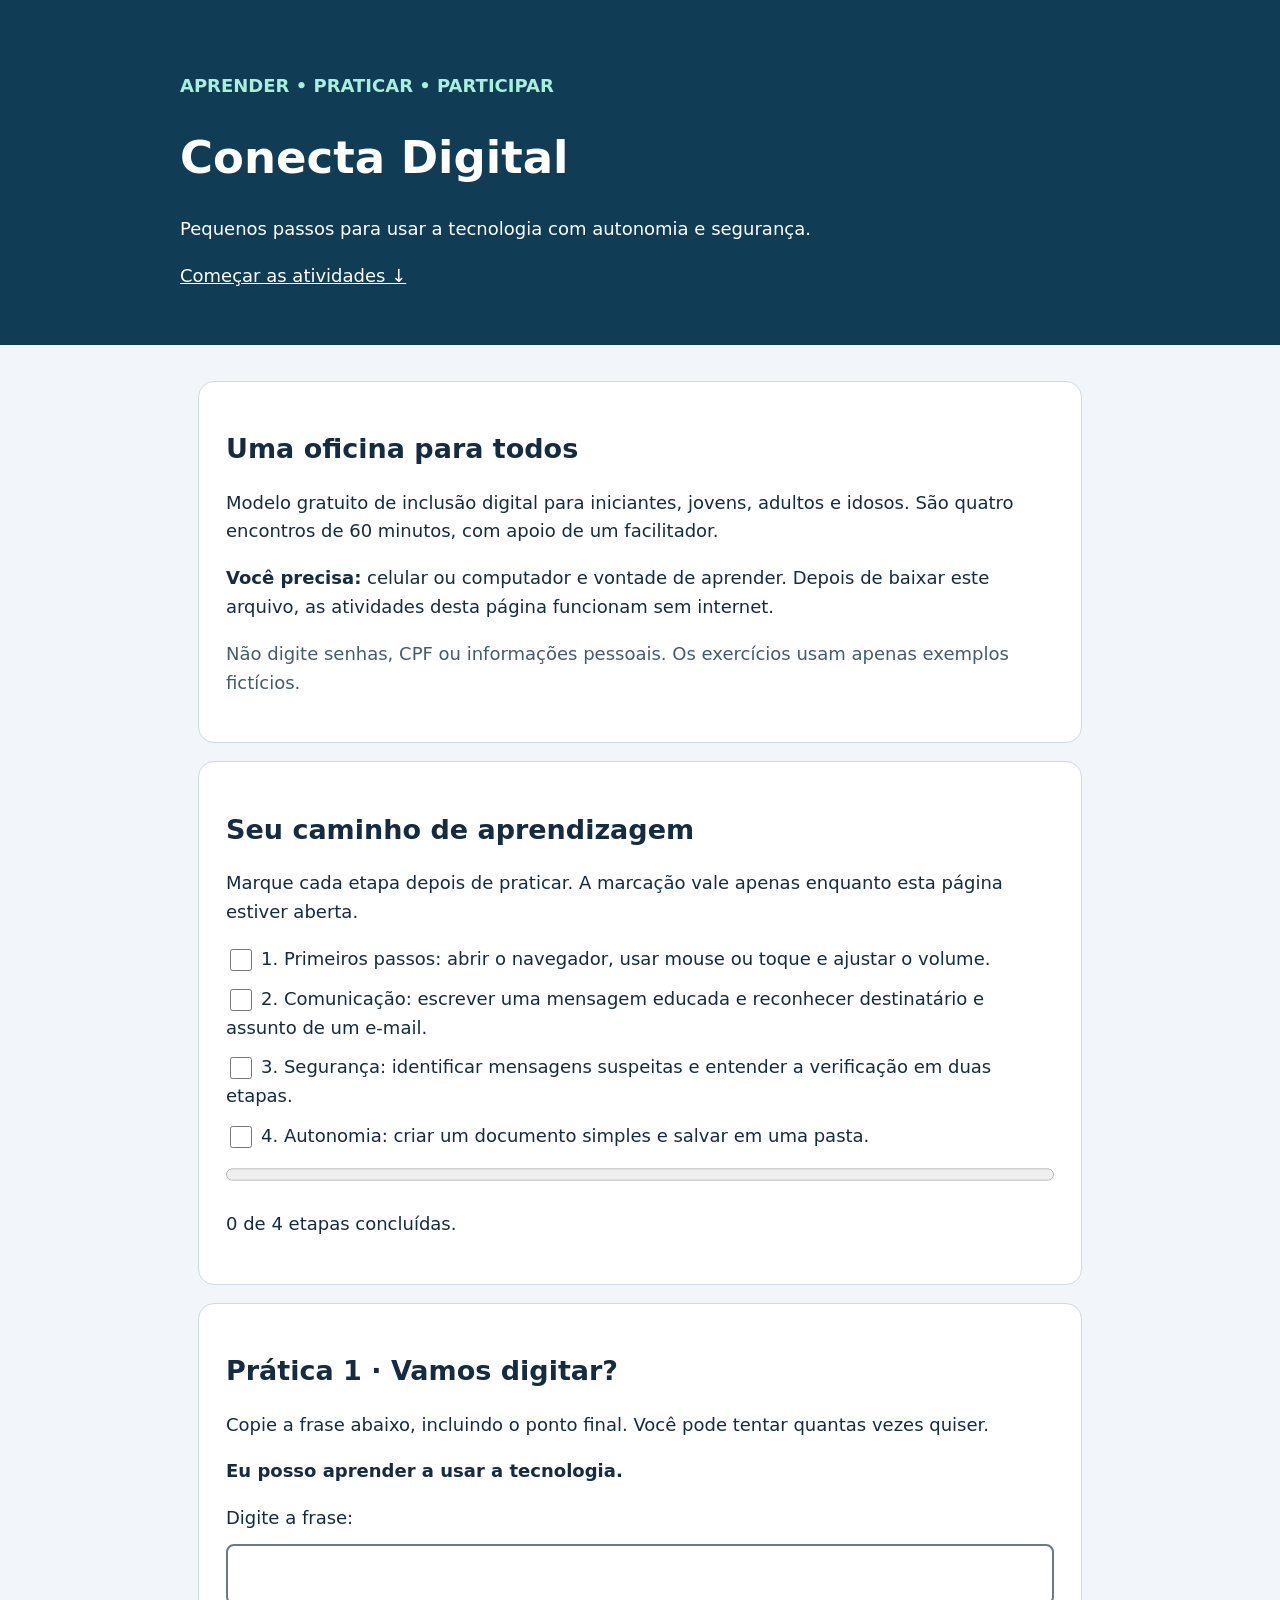
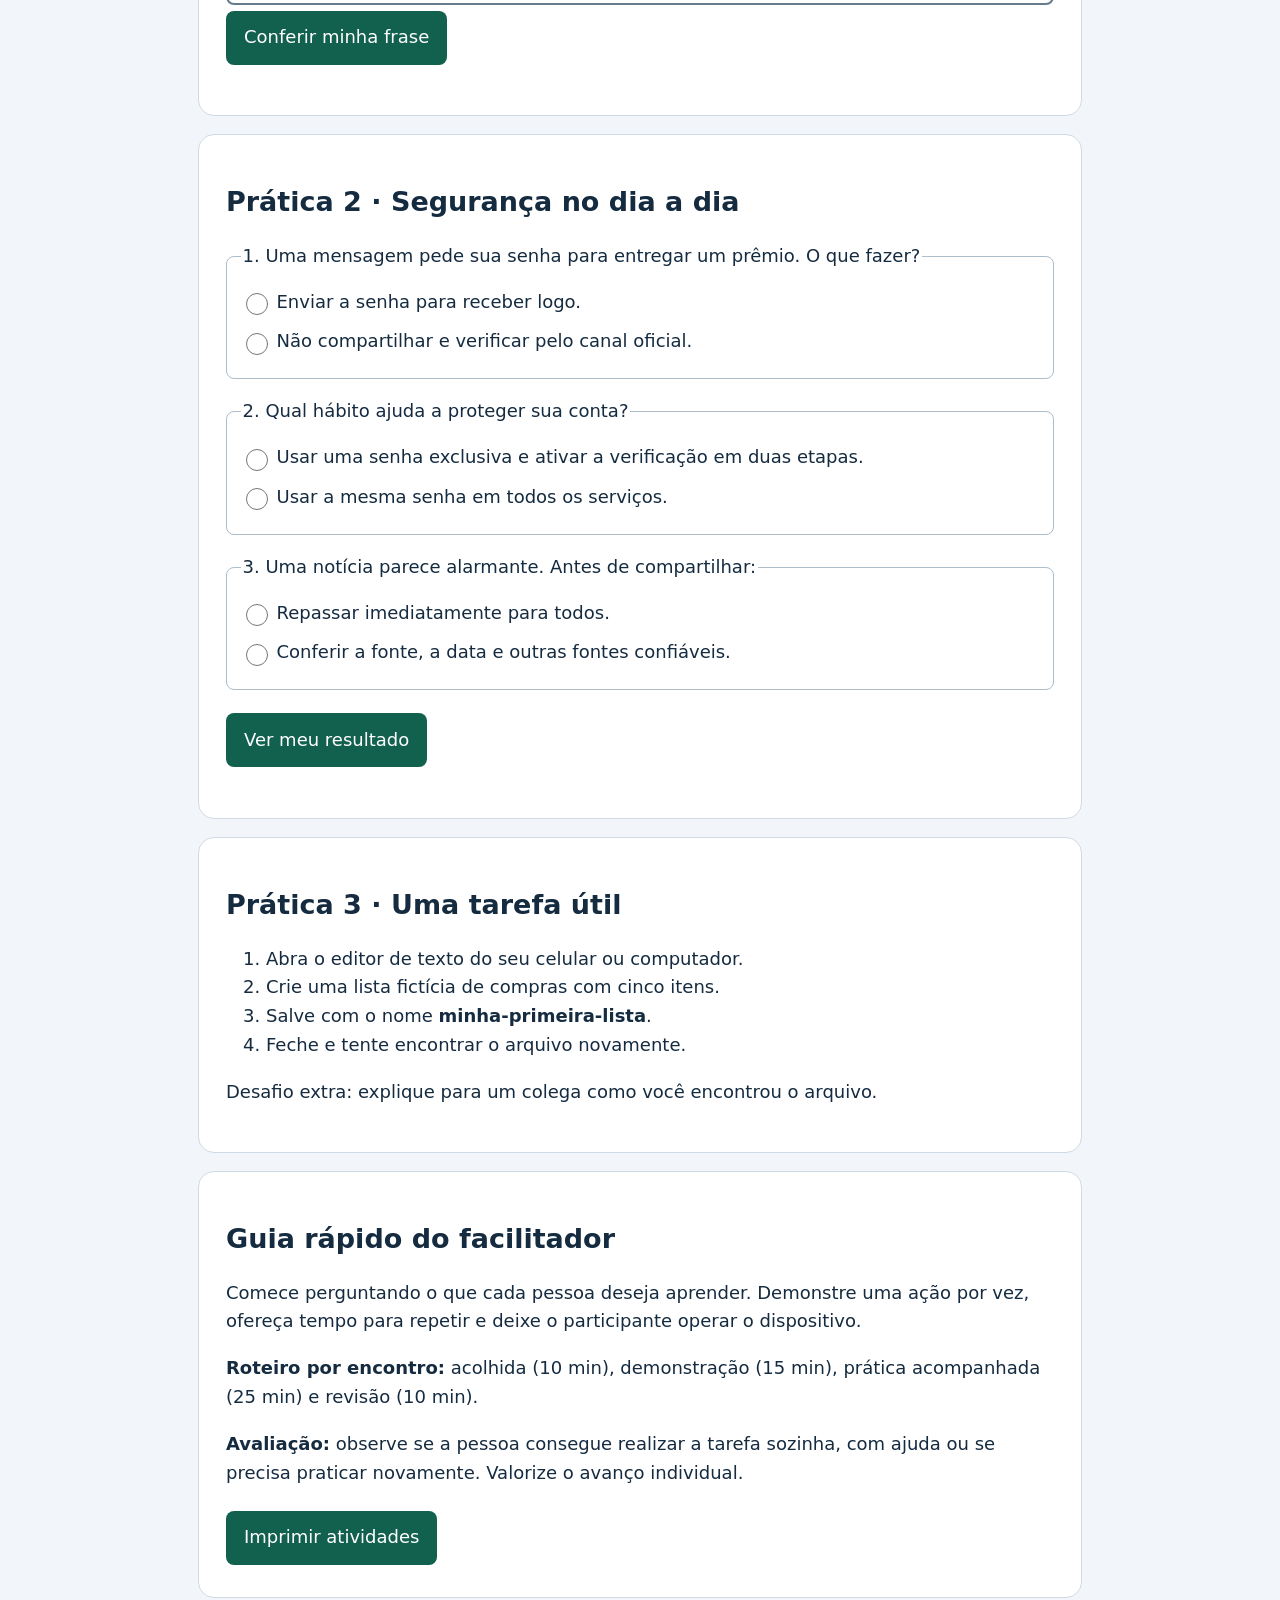
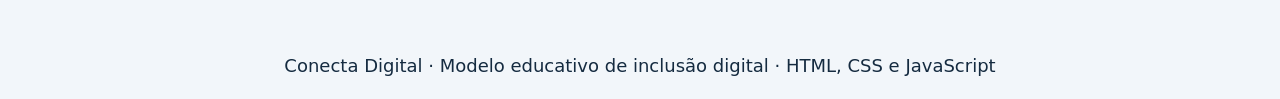
==== index.html @ a030c12b "Cria Conecta Digital com atividades práticas acessíveis Modelo simples em HTML, CSS e JavaScript, se" ====
<!doctype html>
<html lang="pt-BR">
<head>
<meta charset="utf-8">
<meta name="viewport" content="width=device-width, initial-scale=1">
<title>Conecta Digital — primeiros passos</title>
<style>
:root{font:18px/1.6 system-ui,sans-serif;color:#152b40;background:#f2f6fa}
*{box-sizing:border-box}body{margin:0}header{background:#113c55;color:white;padding:3rem 1rem}main,header>div{max-width:920px;margin:auto}main{padding:1rem}h1{line-height:1.2;font-size:2.5rem}h2{line-height:1.3}section{background:white;border:1px solid #cfdae4;border-radius:16px;padding:1.5rem;margin:1rem 0}button{font:inherit;cursor:pointer;background:#12614f;color:white;border:0;border-radius:8px;padding:.7rem 1rem;margin:.3rem 0}button:hover{background:#084839}button:focus-visible,a:focus-visible,input:focus-visible{outline:3px solid #bf6700;outline-offset:4px}input[type=text]{width:100%;font:inherit;padding:.8rem;border:2px solid #677b8a;border-radius:8px}label{display:block;margin:.6rem 0}input[type=checkbox],input[type=radio]{width:22px;height:22px;vertical-align:middle;margin-right:.5rem}fieldset{border:1px solid #aebdca;border-radius:8px;margin:1rem 0}progress{width:100%;height:25px}a{color:#135d8d}header a{color:white}.tag{color:#a9efdc;font-weight:bold}.hint{color:#445c6b}footer{padding:1rem;text-align:center}.skip{position:absolute;left:-9999px}.skip:focus{left:1rem;top:1rem;background:white;color:#152b40;padding:1rem}@media print{button,.skip{display:none}header{color:black;background:white}section{break-inside:avoid}}
</style>
</head>
<body>
<a class="skip" href="#conteudo">Pular para o conteúdo</a>
<header><div><p class="tag">APRENDER • PRATICAR • PARTICIPAR</p><h1>Conecta Digital</h1><p>Pequenos passos para usar a tecnologia com autonomia e segurança.</p><a href="#oficinas">Começar as atividades ↓</a></div></header>
<main id="conteudo">
<section><h2>Uma oficina para todos</h2><p>Modelo gratuito de inclusão digital para iniciantes, jovens, adultos e idosos. São quatro encontros de 60 minutos, com apoio de um facilitador.</p><p><strong>Você precisa:</strong> celular ou computador e vontade de aprender. Depois de baixar este arquivo, as atividades desta página funcionam sem internet.</p><p class="hint">Não digite senhas, CPF ou informações pessoais. Os exercícios usam apenas exemplos fictícios.</p></section>
<section id="oficinas"><h2>Seu caminho de aprendizagem</h2><p>Marque cada etapa depois de praticar. A marcação vale apenas enquanto esta página estiver aberta.</p>
<label><input type="checkbox" class="etapa">1. Primeiros passos: abrir o navegador, usar mouse ou toque e ajustar o volume.</label>
<label><input type="checkbox" class="etapa">2. Comunicação: escrever uma mensagem educada e reconhecer destinatário e assunto de um e-mail.</label>
<label><input type="checkbox" class="etapa">3. Segurança: identificar mensagens suspeitas e entender a verificação em duas etapas.</label>
<label><input type="checkbox" class="etapa">4. Autonomia: criar um documento simples e salvar em uma pasta.</label>
<progress id="barra" value="0" max="4" aria-label="Etapas concluídas"></progress><p id="progresso" role="status">0 de 4 etapas concluídas.</p>
</section>
<section><h2>Prática 1 · Vamos digitar?</h2><p>Copie a frase abaixo, incluindo o ponto final. Você pode tentar quantas vezes quiser.</p><p><strong id="frase">Eu posso aprender a usar a tecnologia.</strong></p><label for="digitacao">Digite a frase:</label><input id="digitacao" type="text" autocomplete="off" spellcheck="false" aria-describedby="resultadoTexto"><button id="conferir" type="button">Conferir minha frase</button><p id="resultadoTexto" role="status"></p></section>
<section><h2>Prática 2 · Segurança no dia a dia</h2><form id="quiz">
<fieldset><legend>1. Uma mensagem pede sua senha para entregar um prêmio. O que fazer?</legend><label><input type="radio" name="q1" value="errado" required>Enviar a senha para receber logo.</label><label><input type="radio" name="q1" value="certo">Não compartilhar e verificar pelo canal oficial.</label></fieldset>
<fieldset><legend>2. Qual hábito ajuda a proteger sua conta?</legend><label><input type="radio" name="q2" value="certo" required>Usar uma senha exclusiva e ativar a verificação em duas etapas.</label><label><input type="radio" name="q2" value="errado">Usar a mesma senha em todos os serviços.</label></fieldset>
<fieldset><legend>3. Uma notícia parece alarmante. Antes de compartilhar:</legend><label><input type="radio" name="q3" value="errado" required>Repassar imediatamente para todos.</label><label><input type="radio" name="q3" value="certo">Conferir a fonte, a data e outras fontes confiáveis.</label></fieldset>
<button type="submit">Ver meu resultado</button><p id="resultadoQuiz" role="status"></p></form></section>
<section><h2>Prática 3 · Uma tarefa útil</h2><ol><li>Abra o editor de texto do seu celular ou computador.</li><li>Crie uma lista fictícia de compras com cinco itens.</li><li>Salve com o nome <strong>minha-primeira-lista</strong>.</li><li>Feche e tente encontrar o arquivo novamente.</li></ol><p>Desafio extra: explique para um colega como você encontrou o arquivo.</p></section>
<section><h2>Guia rápido do facilitador</h2><p>Comece perguntando o que cada pessoa deseja aprender. Demonstre uma ação por vez, ofereça tempo para repetir e deixe o participante operar o dispositivo.</p><p><strong>Roteiro por encontro:</strong> acolhida (10 min), demonstração (15 min), prática acompanhada (25 min) e revisão (10 min).</p><p><strong>Avaliação:</strong> observe se a pessoa consegue realizar a tarefa sozinha, com ajuda ou se precisa praticar novamente. Valorize o avanço individual.</p><button id="imprimir" type="button">Imprimir atividades</button></section>
</main><footer>Conecta Digital · Modelo educativo de inclusão digital · HTML, CSS e JavaScript</footer>
<script>
const etapas = document.querySelectorAll('.etapa');
etapas.forEach(etapa => etapa.addEventListener('change', () => {
  const total = [...etapas].filter(item => item.checked).length;
  document.getElementById('barra').value = total;
  document.getElementById('progresso').textContent = total + ' de 4 etapas concluídas.' + (total === 4 ? ' Parabéns pela dedicação!' : '');
}));
document.getElementById('conferir').addEventListener('click', () => {
  const texto = document.getElementById('digitacao').value.trim();
  const modelo = document.getElementById('frase').textContent;
  document.getElementById('resultadoTexto').textContent = texto === modelo
    ? 'Muito bem! Você digitou a frase corretamente.'
    : 'Continue praticando. Confira letras maiúsculas, espaços e o ponto final.';
});
document.getElementById('quiz').addEventListener('submit', evento => {
  evento.preventDefault();
  const respostas = new FormData(evento.currentTarget);
  const acertos = ['q1', 'q2', 'q3'].filter(nome => respostas.get(nome) === 'certo').length;
  document.getElementById('resultadoQuiz').textContent = 'Você acertou ' + acertos + ' de 3. ' +
    'Lembrete: nunca compartilhe senhas; use senhas exclusivas e verificação em duas etapas; confira fonte e data antes de compartilhar notícias. Você pode revisar e tentar novamente.';
});
document.getElementById('imprimir').addEventListener('click', () => window.print());
</script>
</body>
</html>
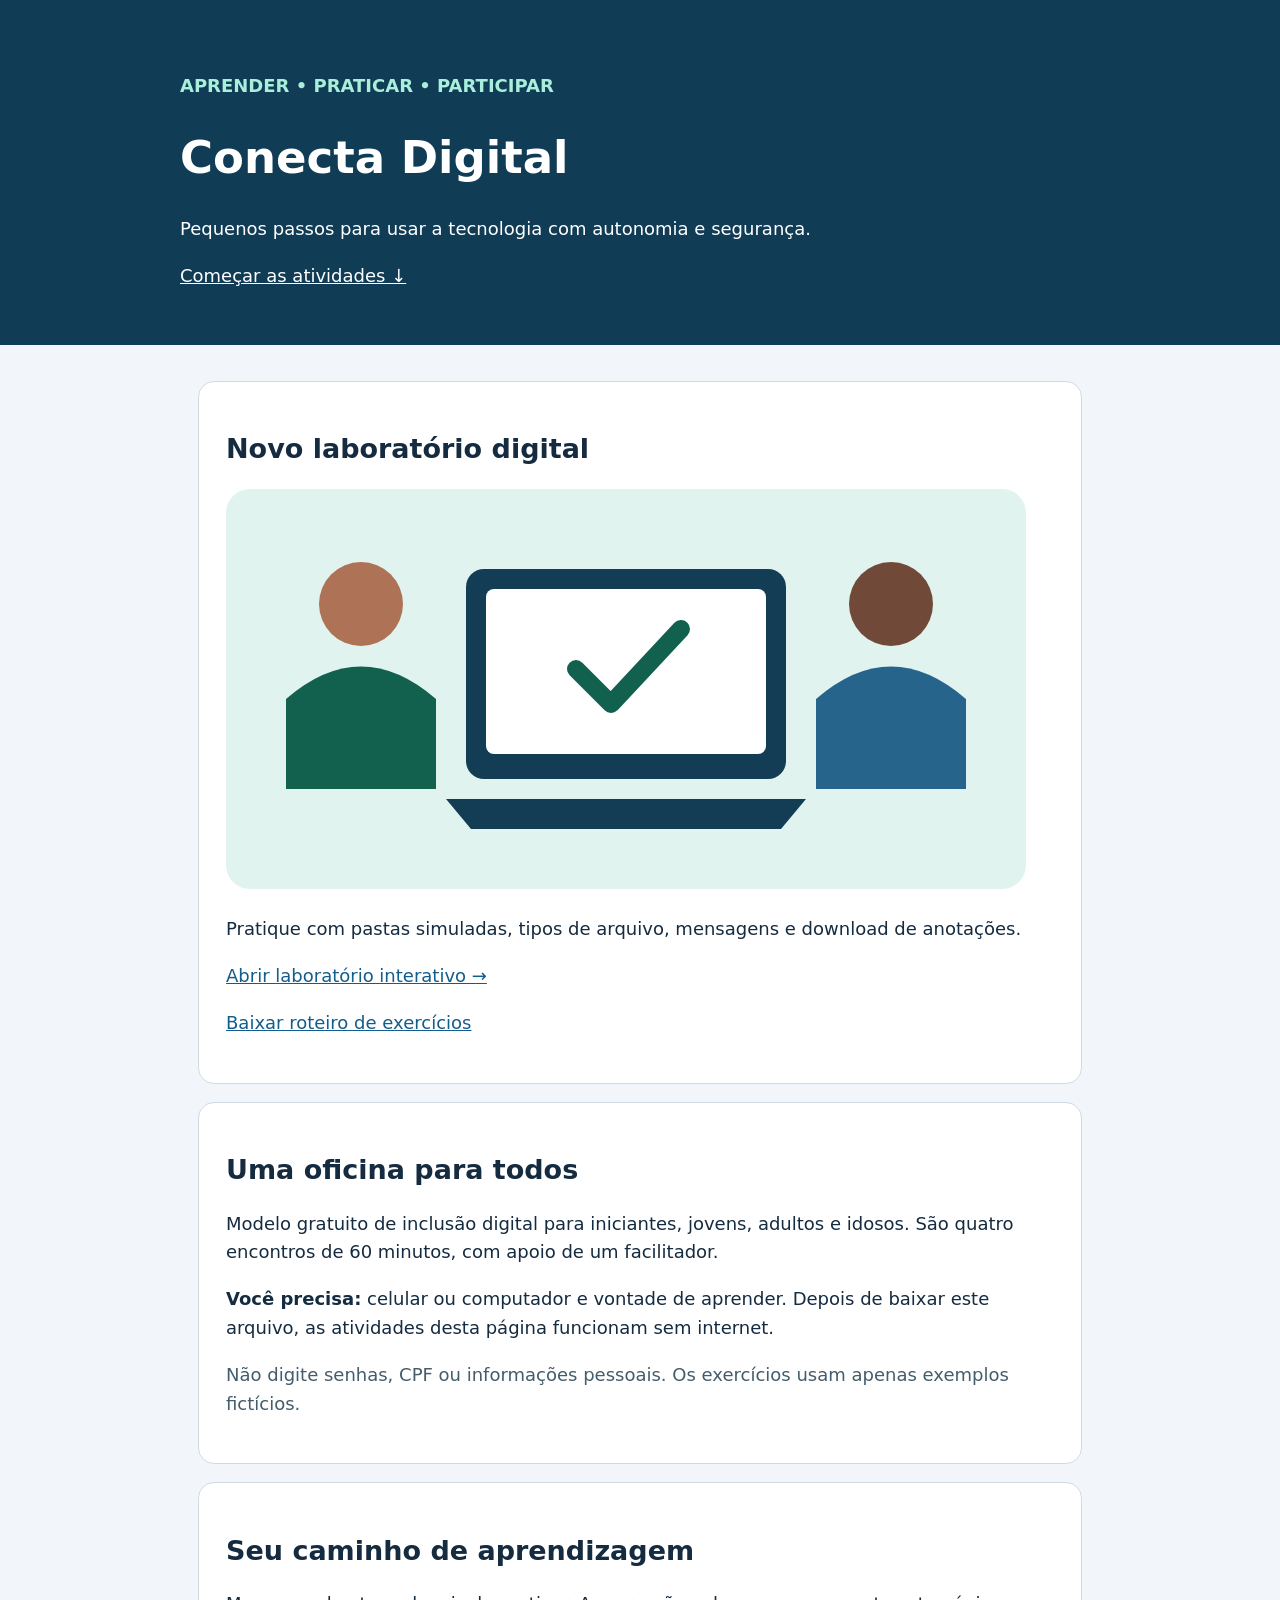
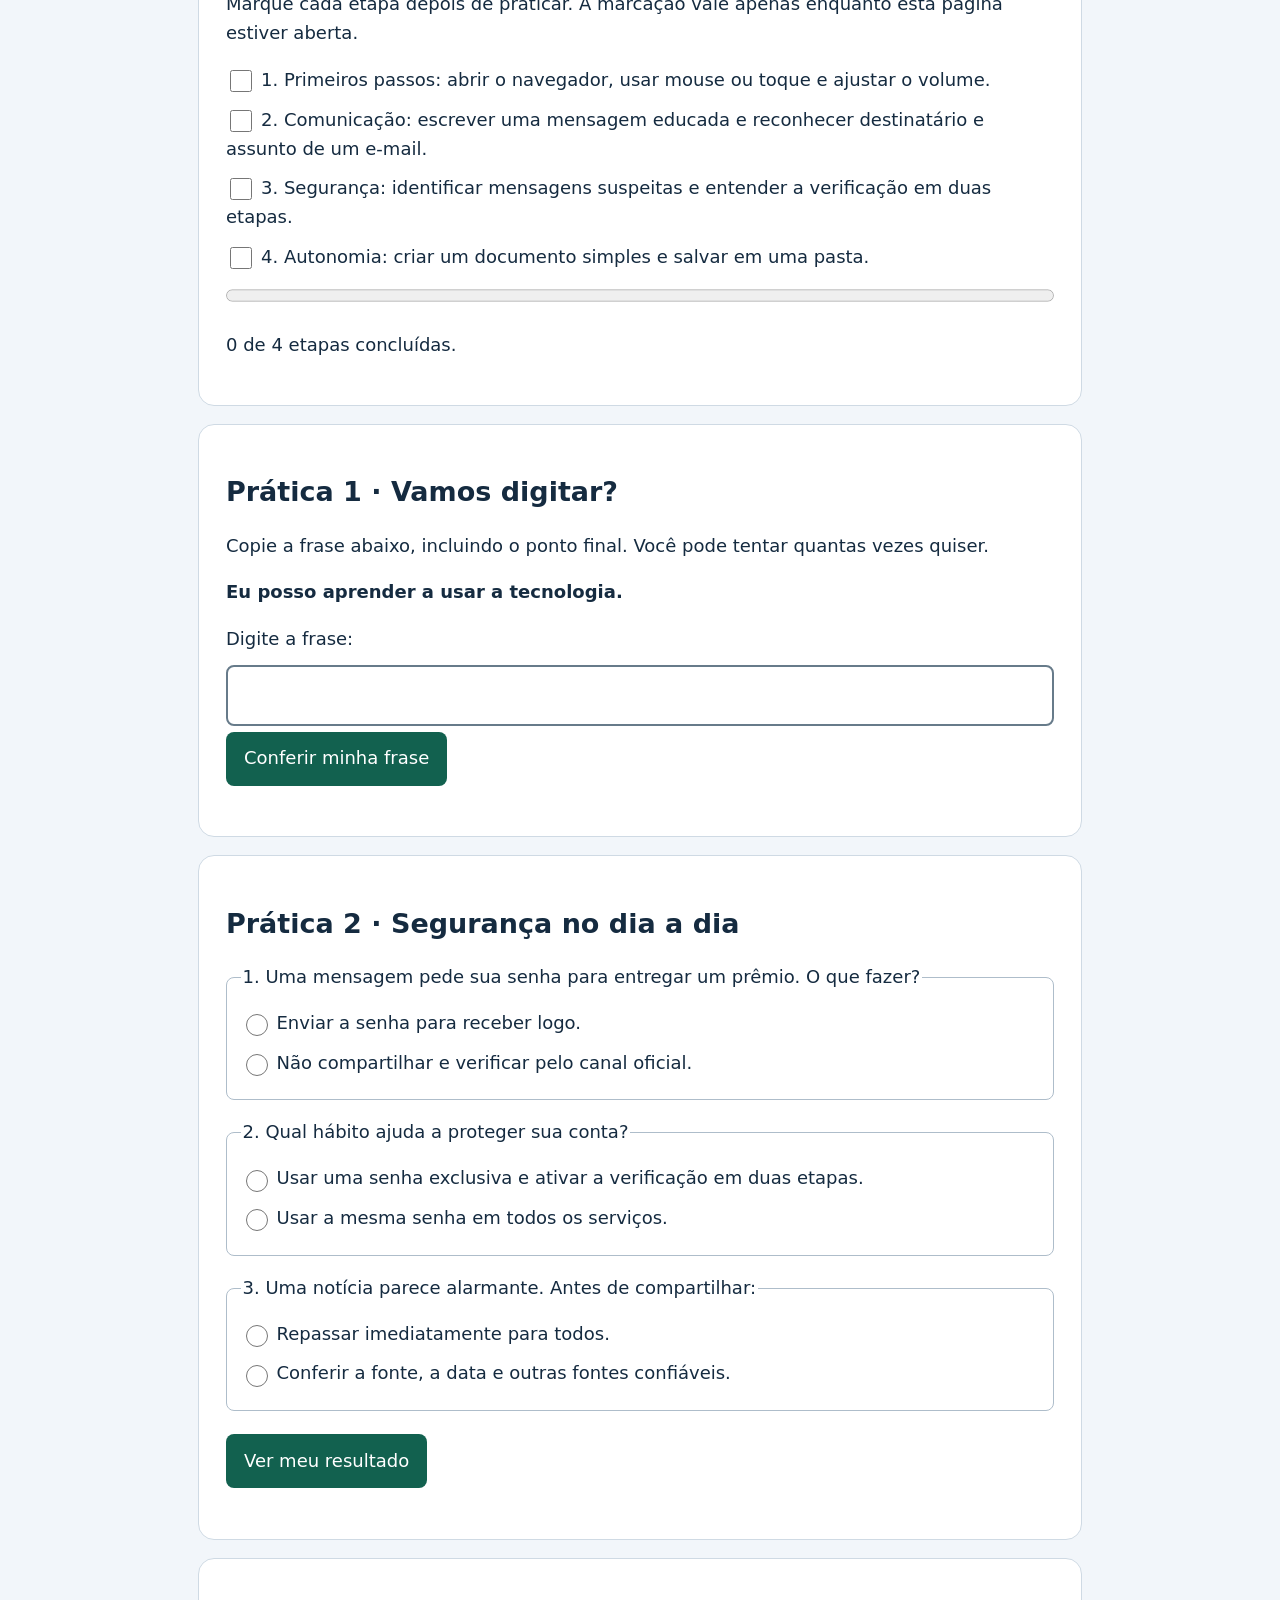
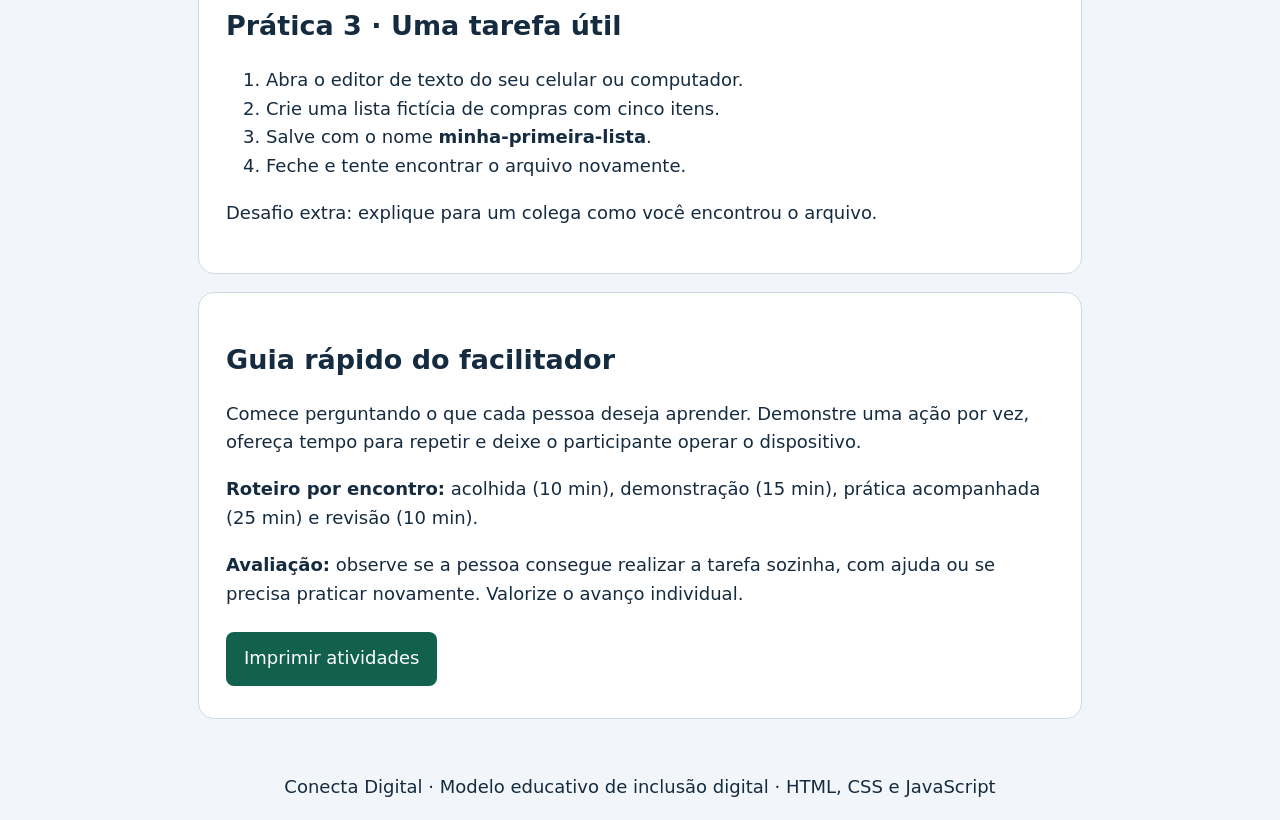
==== commit 2188416c: "Integra laboratório, ilustração e materiais à página inicial" ====
--- a/index.html
+++ b/index.html
@@ -13,6 +13,7 @@
 <a class="skip" href="#conteudo">Pular para o conteúdo</a>
 <header><div><p class="tag">APRENDER • PRATICAR • PARTICIPAR</p><h1>Conecta Digital</h1><p>Pequenos passos para usar a tecnologia com autonomia e segurança.</p><a href="#oficinas">Começar as atividades ↓</a></div></header>
 <main id="conteudo">
+<section><h2>Novo laboratório digital</h2><img src="assets/img/aprender.svg" alt="Pessoas aprendendo juntas no computador." width="800" height="400" style="max-width:100%;height:auto"><p>Pratique com pastas simuladas, tipos de arquivo, mensagens e download de anotações.</p><p><a href="paginas/laboratorio.html">Abrir laboratório interativo →</a></p><p><a href="materiais/exercicio.txt" download>Baixar roteiro de exercícios</a></p></section>
 <section><h2>Uma oficina para todos</h2><p>Modelo gratuito de inclusão digital para iniciantes, jovens, adultos e idosos. São quatro encontros de 60 minutos, com apoio de um facilitador.</p><p><strong>Você precisa:</strong> celular ou computador e vontade de aprender. Depois de baixar este arquivo, as atividades desta página funcionam sem internet.</p><p class="hint">Não digite senhas, CPF ou informações pessoais. Os exercícios usam apenas exemplos fictícios.</p></section>
 <section id="oficinas"><h2>Seu caminho de aprendizagem</h2><p>Marque cada etapa depois de praticar. A marcação vale apenas enquanto esta página estiver aberta.</p>
 <label><input type="checkbox" class="etapa">1. Primeiros passos: abrir o navegador, usar mouse ou toque e ajustar o volume.</label>
